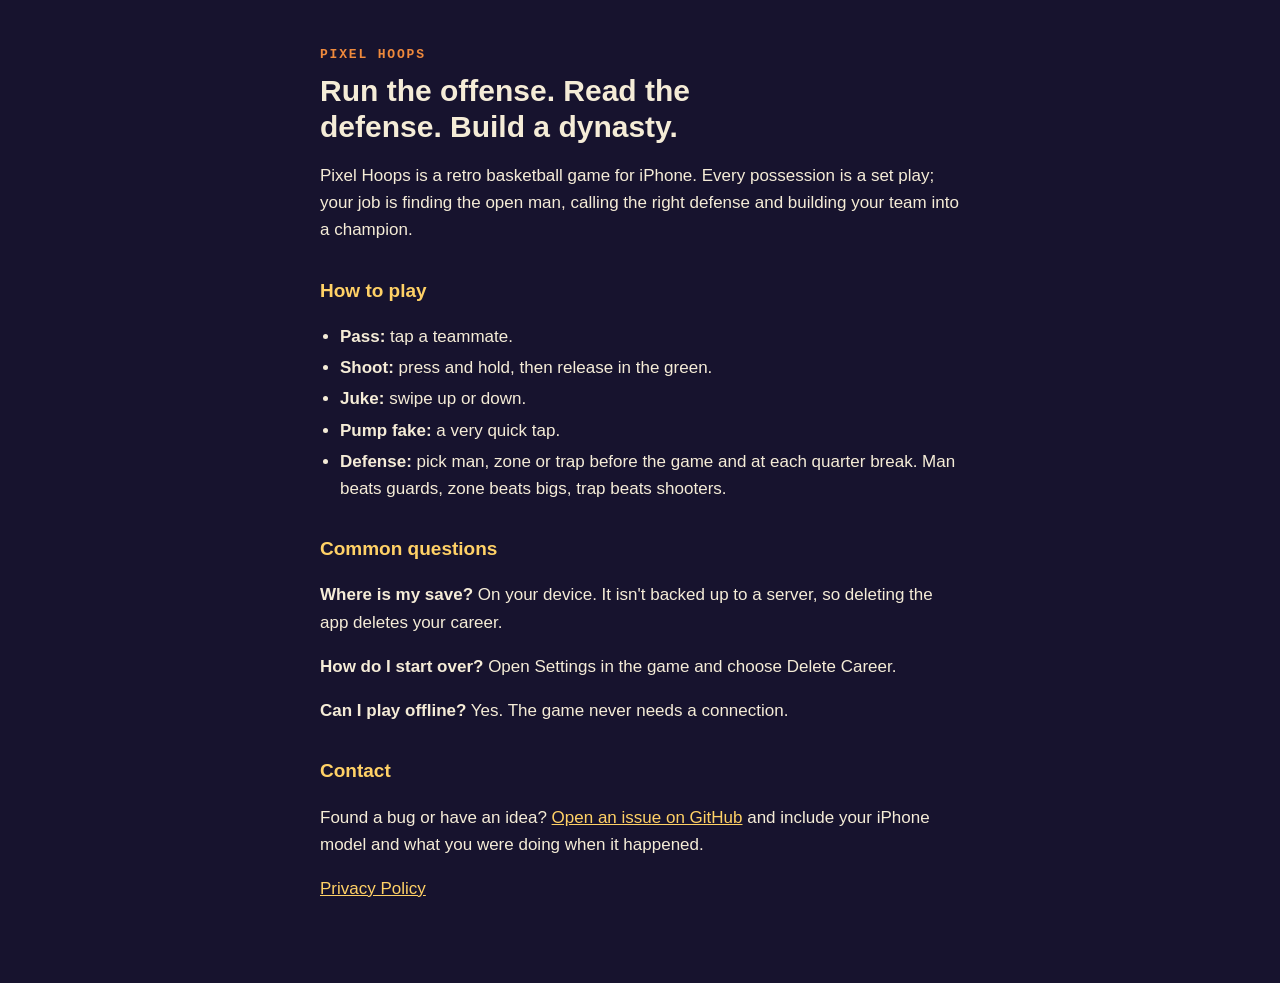
==== index.html @ a0ca7f50 "Pixel Hoops support and privacy pages Co-Authored-By: Claude Opus 5.5 <noreply@anthropic.com>" ====
<!doctype html>
<html lang="en">
<head>
<meta charset="utf-8">
<meta name="viewport" content="width=device-width, initial-scale=1">
<title>Pixel Hoops Support</title>
<link rel="stylesheet" href="style.css">
</head>
<body>
<main>
<p class="eyebrow">PIXEL HOOPS</p>
<h1>Run the offense. Read the defense. Build a dynasty.</h1>
<p>Pixel Hoops is a retro basketball game for iPhone. Every possession is a set play; your job is finding the open man, calling the right defense and building your team into a champion.</p>

<h2>How to play</h2>
<ul>
<li><b>Pass:</b> tap a teammate.</li>
<li><b>Shoot:</b> press and hold, then release in the green.</li>
<li><b>Juke:</b> swipe up or down.</li>
<li><b>Pump fake:</b> a very quick tap.</li>
<li><b>Defense:</b> pick man, zone or trap before the game and at each quarter break. Man beats guards, zone beats bigs, trap beats shooters.</li>
</ul>

<h2>Common questions</h2>
<p><b>Where is my save?</b> On your device. It isn't backed up to a server, so deleting the app deletes your career.</p>
<p><b>How do I start over?</b> Open Settings in the game and choose Delete Career.</p>
<p><b>Can I play offline?</b> Yes. The game never needs a connection.</p>

<h2>Contact</h2>
<p>Found a bug or have an idea? <a href="https://github.com/CIVIDISO/pixel-hoops-site/issues">Open an issue on GitHub</a> and include your iPhone model and what you were doing when it happened.</p>

<p class="muted"><a href="privacy.html">Privacy Policy</a></p>
</main>
</body>
</html>
---- style.css ----
/* Support and privacy pages, matching the game's arcade-night palette. */
:root { --bg: #17132e; --panel: #231d47; --ink: #f5ecd7; --muted: #a69cd0; --orange: #f08a3c; --gold: #ffd166; color-scheme: dark; }
* { box-sizing: border-box; }
body { margin: 0; background: var(--bg); color: var(--ink); font: 17px/1.6 -apple-system, BlinkMacSystemFont, "Segoe UI", Roboto, sans-serif; }
main { max-width: 680px; margin: 0 auto; padding: 48px 20px 64px; }
.eyebrow { font: 700 13px/1 ui-monospace, Menlo, Consolas, monospace; letter-spacing: .14em; color: var(--orange); margin: 0 0 12px; }
.eyebrow a { color: inherit; text-decoration: none; }
h1 { font-size: 30px; line-height: 1.2; margin: 0 0 16px; text-wrap: balance; }
h2 { font-size: 19px; margin: 32px 0 8px; color: var(--gold); }
ul { padding-left: 20px; }
li { margin: 4px 0; }
a { color: var(--gold); }
.muted { color: var(--muted); }
.mail { font-family: ui-monospace, Menlo, Consolas, monospace; user-select: all; }
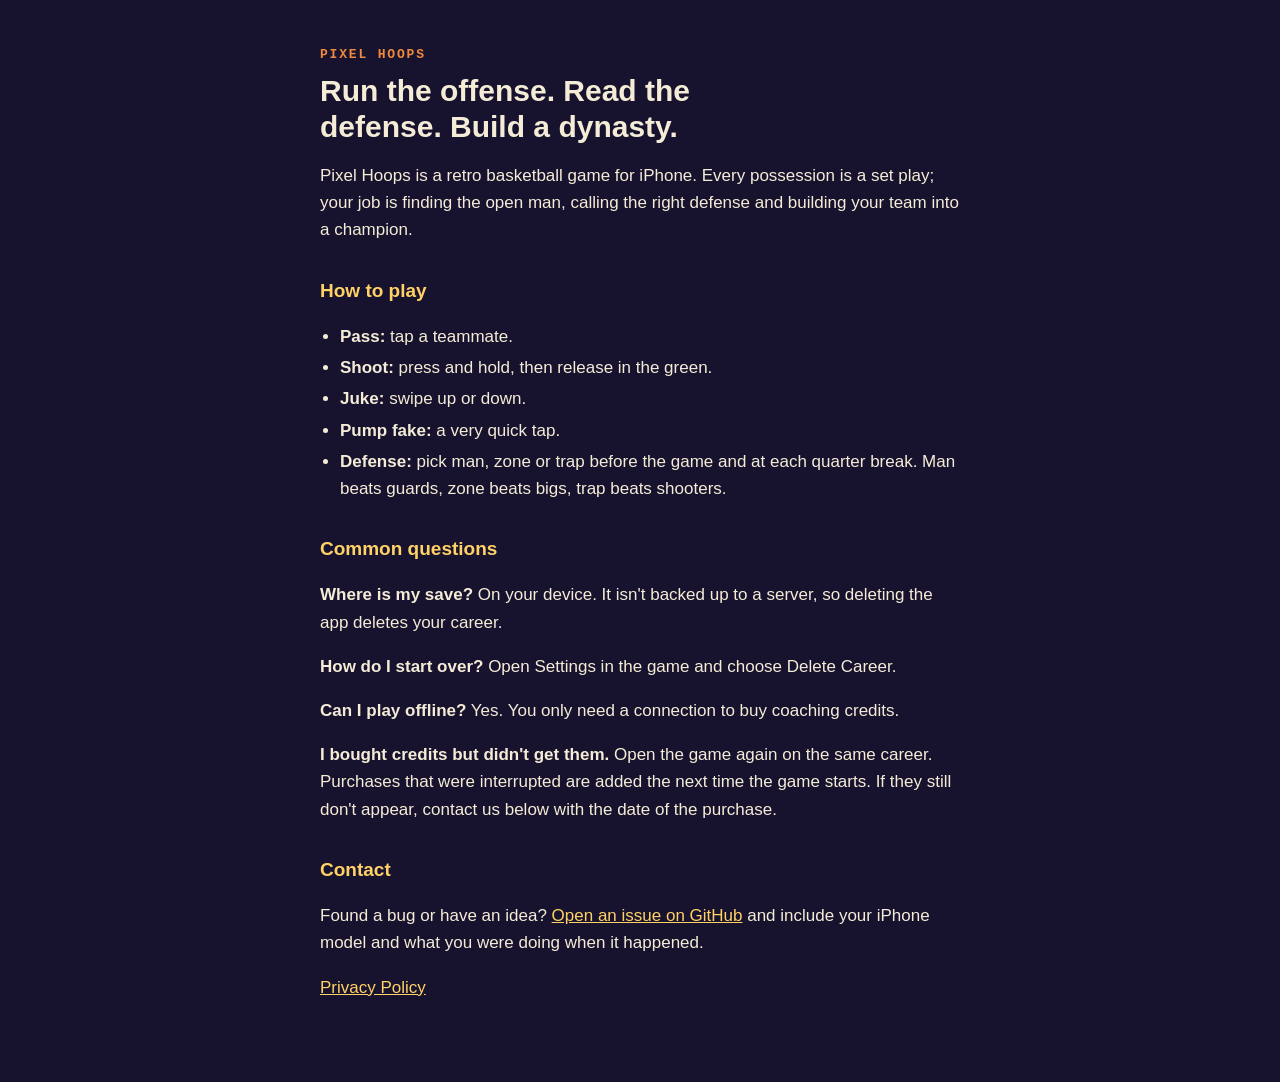
==== commit 24e1c8cb: "Cover in-app purchases in privacy policy and support FAQ Co-Authored-By: Claude Opus 5.5 <noreply@an" ====
--- a/index.html
+++ b/index.html
@@ -24,7 +24,8 @@
 <h2>Common questions</h2>
 <p><b>Where is my save?</b> On your device. It isn't backed up to a server, so deleting the app deletes your career.</p>
 <p><b>How do I start over?</b> Open Settings in the game and choose Delete Career.</p>
-<p><b>Can I play offline?</b> Yes. The game never needs a connection.</p>
+<p><b>Can I play offline?</b> Yes. You only need a connection to buy coaching credits.</p>
+<p><b>I bought credits but didn't get them.</b> Open the game again on the same career. Purchases that were interrupted are added the next time the game starts. If they still don't appear, contact us below with the date of the purchase.</p>
 
 <h2>Contact</h2>
 <p>Found a bug or have an idea? <a href="https://github.com/CIVIDISO/pixel-hoops-site/issues">Open an issue on GitHub</a> and include your iPhone model and what you were doing when it happened.</p>
